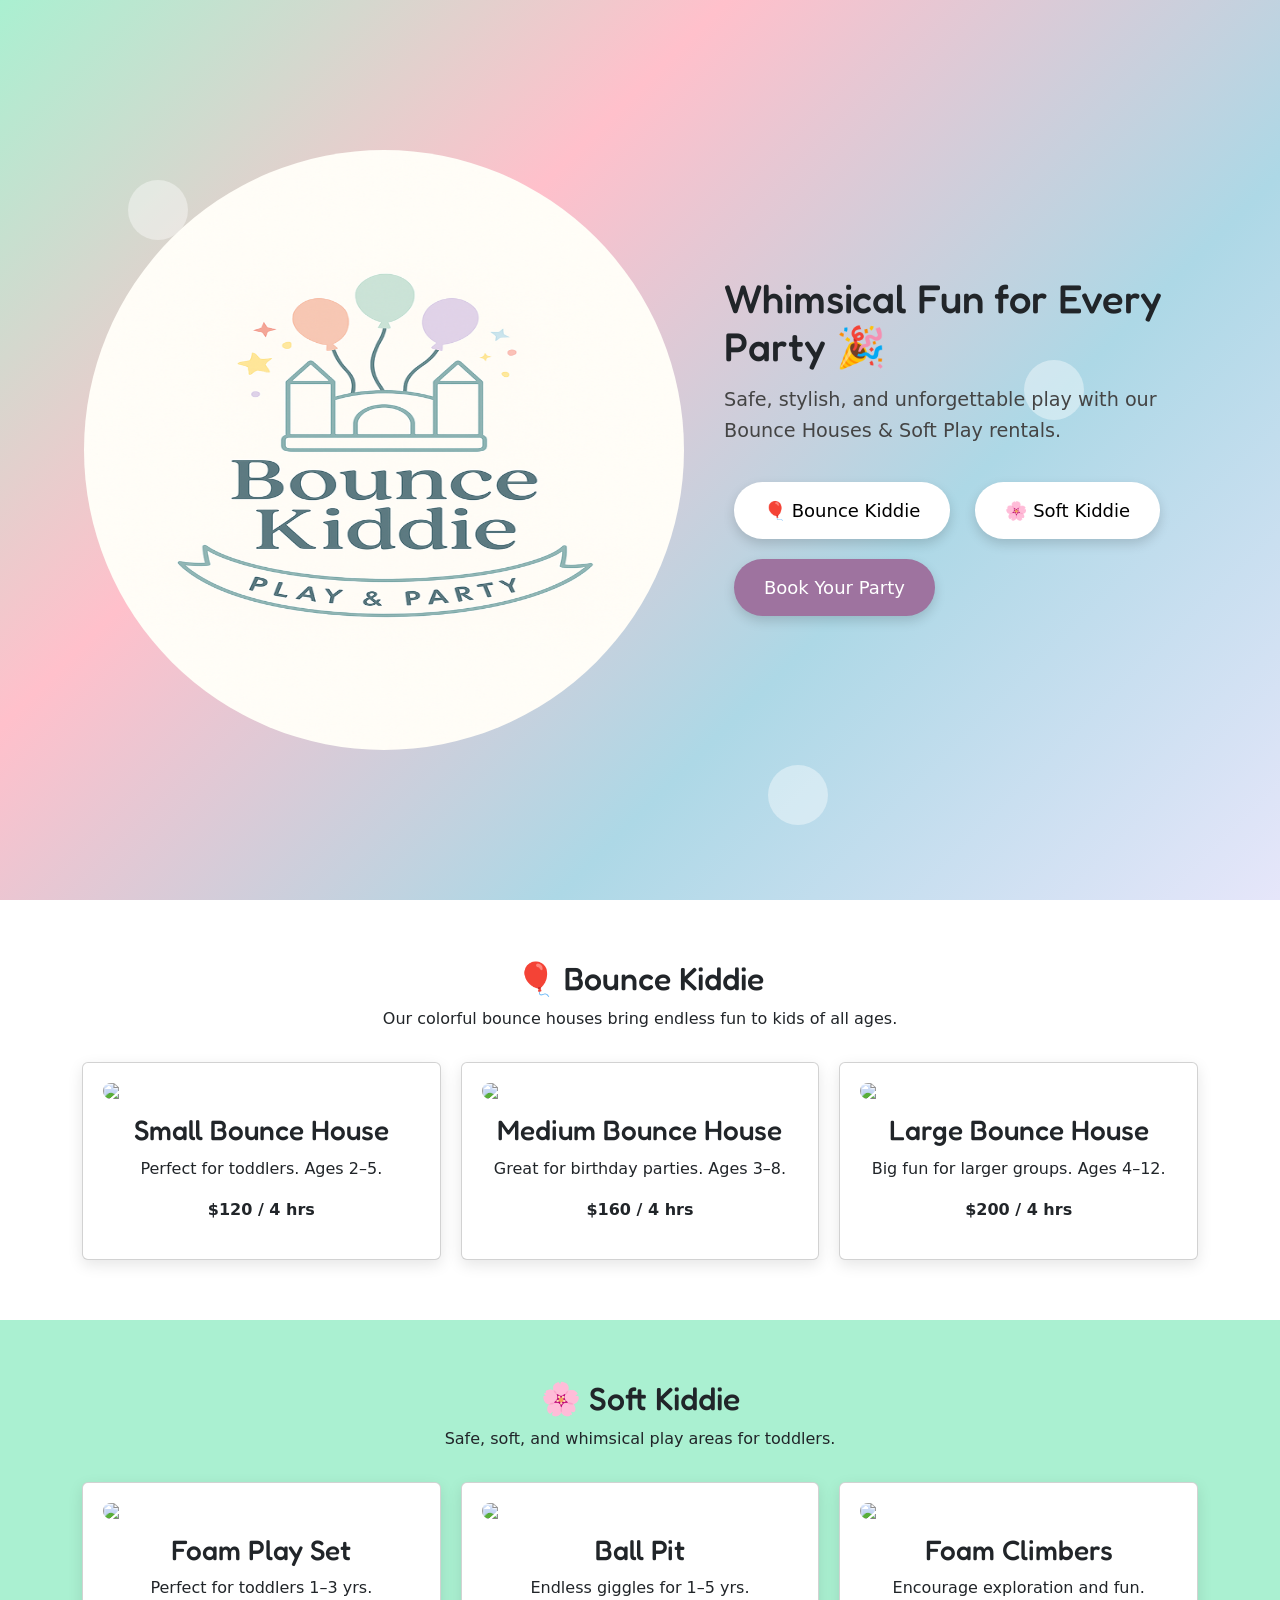
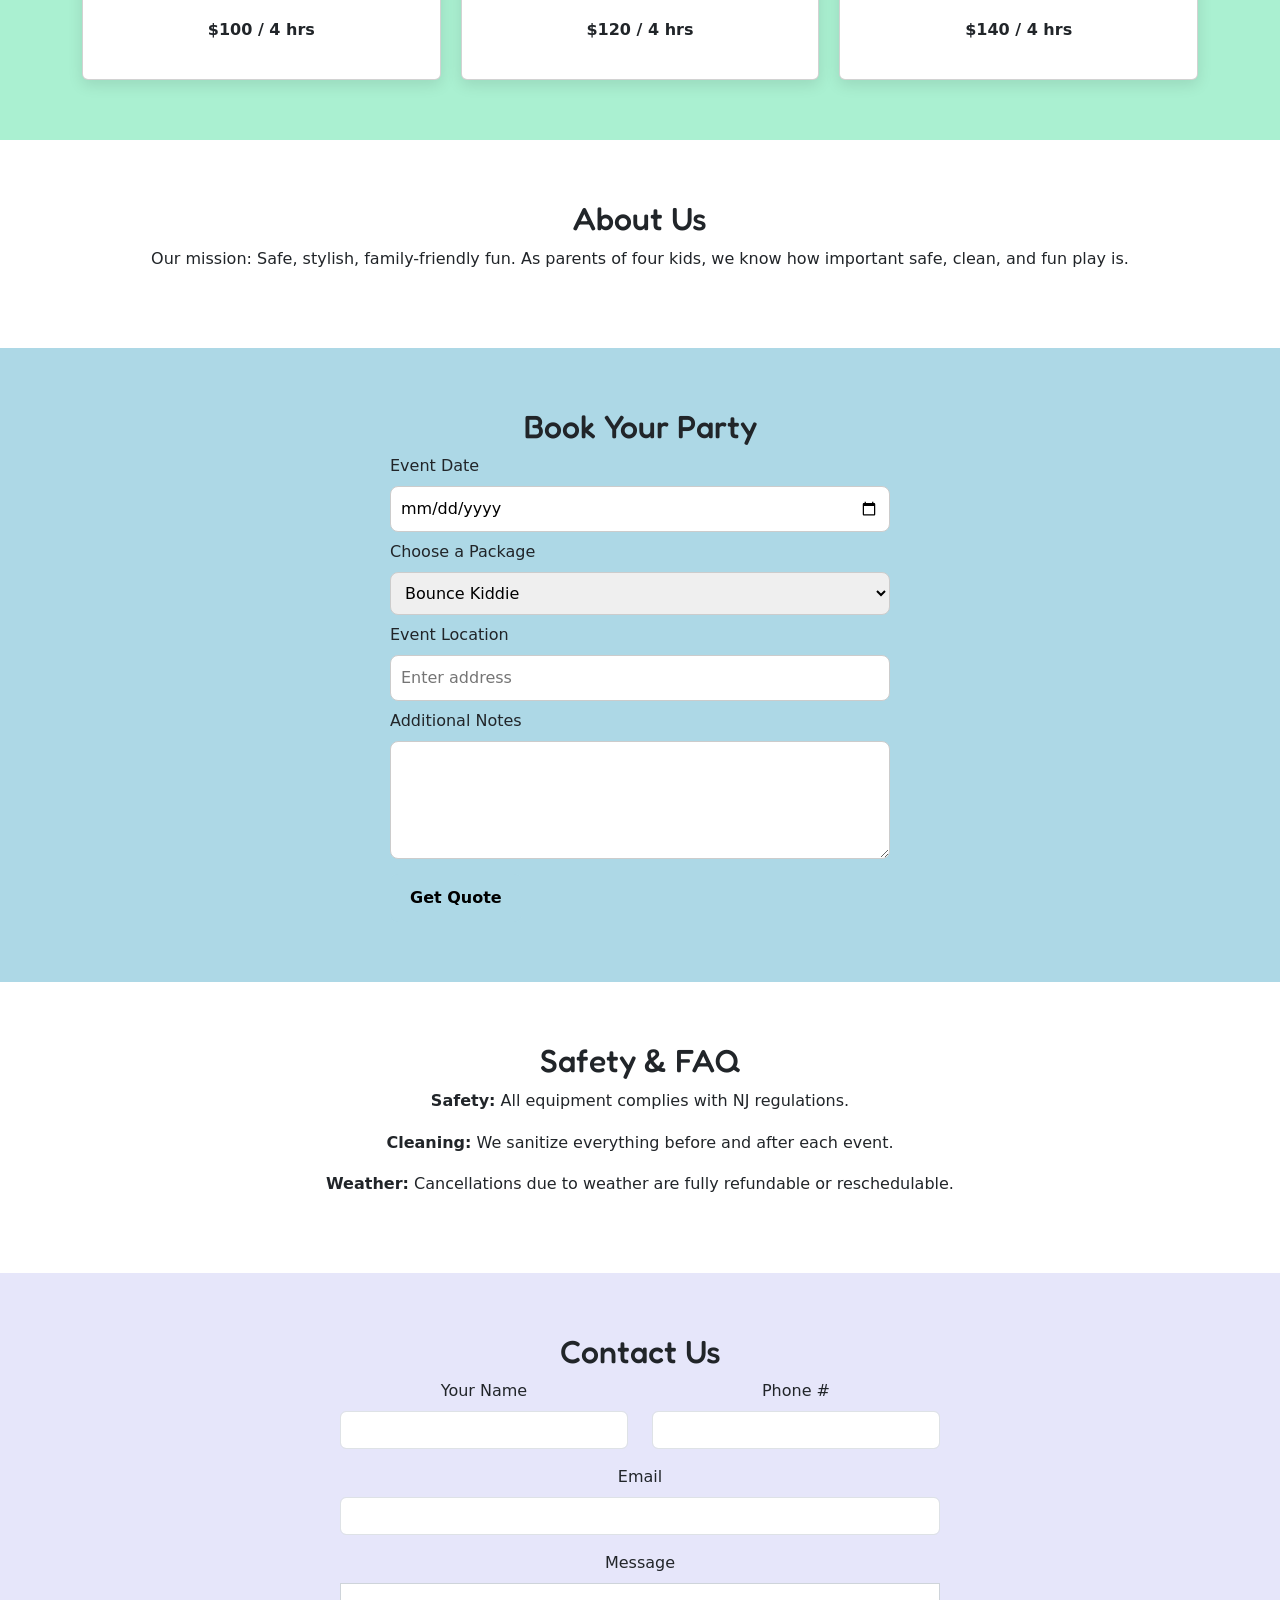
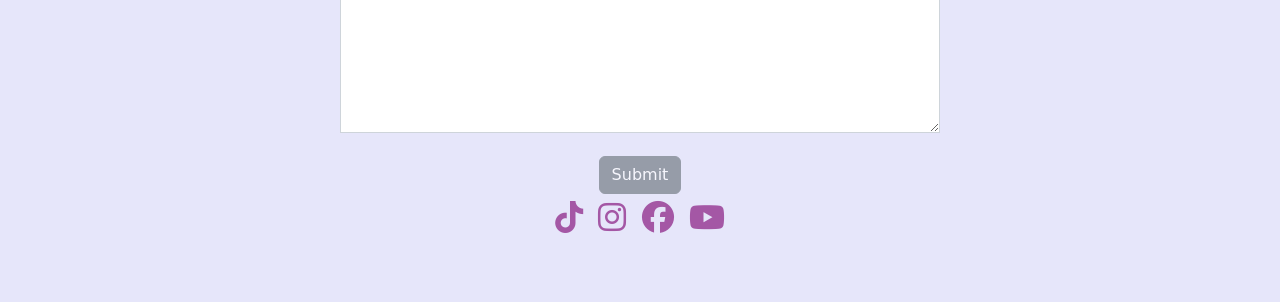
==== public/index.html @ a5b40cc1 "demo 1" ====
<!DOCTYPE html>
<html lang="en">
<head>
  <meta charset="UTF-8" />
  <meta name="viewport" content="width=device-width, initial-scale=1.0"/>
  <title>Bounce Kiddie – Play & Party</title>
  <style>
    body {
      margin: 0;
      font-family: "Poppins", sans-serif;
      background: #fffdf9;
      color: #333;
    }
    h1, h2, h3 {
      font-family: "Fredoka One", cursive;
      margin-bottom: 0.5em;
    }
    p {
      line-height: 1.6;
    }
    section {
      padding: 60px 20px;
      text-align: center;
    }
    .container {
      max-width: 1200px;
      margin: 0 auto;
    }
    :root {
      --mint: #aaf0d1;
      --blush: #ffc0cb;
      --blue: #add8e6;
      --lavender: #e6e6fa;
      --cream: #fffdf9;
    }
    /* Hero */
    .hero {
      position: relative;
      background: linear-gradient(135deg, var(--mint), var(--blush), var(--blue), var(--lavender));
      height: 100vh;
      display: flex;
      align-items: center;
      justify-content: center;
    }
    .hero-content {
      display: flex;
      align-items: center;
      justify-content: space-between;
      width: 90%;
      max-width: 1500px;
      z-index: 2;
    }
    .hero-left, .hero-right {
      flex: 1;
      padding: 20px;
    }
    .hero-right h1 {
      font-size: 2.5rem;
      margin-bottom: 15px;
    }
    .hero-right p {
      font-size: 1.2rem;
      margin-bottom: 25px;
      color: #444;
    }
    .hero-overlay {
      position: absolute;
      inset: 0;
      overflow: hidden;
      z-index: 1;
    }
    .bubble {
      position: absolute;
      width: 60px;
      height: 60px;
      background: rgba(255,255,255,0.4);
      border-radius: 50%;
      animation: float 12s infinite linear;
    }
    @keyframes float {
      0%   { transform: translateY(0) scale(1);}
      50%  { transform: translateY(-60px) scale(1.2);}
      100% { transform: translateY(0) scale(1);}
    }
    .animated-logo {
      width: 600px;
      height: 600px;
      border-radius: 56%;
      animation: bob 4s ease-in-out infinite;
    }
    @keyframes bob {
      0%, 100% { transform: translateY(0);}
      50%      { transform: translateY(-12px);}
    }
    .hero-buttons button, .cta-btn {
      transition: transform 0.3s ease;
      background: white;
      border: none;
      border-radius: 50px;
      padding: 15px 30px;
      margin: 10px;
      font-size: 18px;
      cursor: pointer;
      box-shadow: 0 5px 12px rgba(0,0,0,0.15);
    }
    .cta-btn {
      background-color: rgb(158 115 159);
      color: white;
    }
    .hero-buttons button:hover, .cta-btn:hover {
      transform: scale(1.1) rotate(-2deg);
    }
    .cards {
      display: grid;
      grid-template-columns: repeat(auto-fit, minmax(250px, 1fr));
      gap: 20px;
      margin-top: 30px;
    }
    .card {
      background: #fff;
      border-radius: 20px;
      padding: 20px;
      box-shadow: 0 5px 15px rgba(0,0,0,0.1);
    }
    .card img {
      max-width: 100%;
      border-radius: 15px;
      margin-bottom: 15px;
    }
    .booking-form {
      max-width: 500px;
      margin: 0 auto;
      text-align: left;
    }
    .booking-form input, .booking-form select, .booking-form textarea {
      width: 100%;
      padding: 10px;
      margin: 8px 0;
      border-radius: 8px;
      border: 1px solid #ccc;
    }
    .booking-form button {
      background: var(--blue);
      border: none;
      padding: 12px 20px;
      border-radius: 8px;
      cursor: pointer;
      font-weight: bold;
    }
    .contact {
      background: var(--lavender);
    }
    .socialLink {
    font-size: 2rem;
    text-decoration: none;
    color: rgb(164 87 165);
    padding: 5px;
    }
    .socialLink:hover {
        color: rgb(232 159 233);
    }
    @media (max-width: 768px) {
      .hero {
        padding-top: 30rem;
        padding-bottom: 30rem;
      }
      .hero-content {
        flex-direction: column;
      }
      .animated-logo {
        width: 60vw;
        height: 60vw;
      }
    }
  </style>
  <link href="https://fonts.googleapis.com/css2?family=Fredoka+One&family=Poppins:wght@300;500&display=swap" rel="stylesheet">
  <link href="https://cdn.jsdelivr.net/npm/bootstrap@5.0.2/dist/css/bootstrap.min.css" rel="stylesheet" integrity="sha384-EVSTQN3/azprG1Anm3QDgpJLIm9Nao0Yz1ztcQTwFspd3yD65VohhpuuCOmLASjC" crossorigin="anonymous">
  <link rel="stylesheet" href="https://cdnjs.cloudflare.com/ajax/libs/font-awesome/6.5.2/css/all.min.css" integrity="sha512-SnH5WK+bZxgPHs44uWIX+LLJAJ9/2PkPKZ5QiAj6Ta86w+fsb2TkcmfRyVX3pBnMFcV7oQPJkl9QevSCWr3W6A==" crossorigin="anonymous" referrerpolicy="no-referrer" />
</head>
<body>

<header class="hero">
  <div class="hero-overlay">
    <div class="bubble" style="top:20%; left:10%; animation-delay:0s;"></div>
    <div class="bubble" style="top:40%; left:80%; animation-delay:2s;"></div>
    <div class="bubble" style="top:70%; left:25%; animation-delay:4s;"></div>
    <div class="bubble" style="top:85%; left:60%; animation-delay:6s;"></div>
  </div>
  <div class="hero-content">
    <div class="hero-left">
      <img src="./assets/bounceLogo.png" alt="Bounce Kiddie Logo" class="logo animated-logo">
    </div>
    <div class="hero-right">
      <h1>Whimsical Fun for Every Party 🎉</h1>
      <p>Safe, stylish, and unforgettable play with our Bounce Houses & Soft Play rentals.</p>
      <div class="hero-buttons">
        <button onclick="document.getElementById('bounce').scrollIntoView({behavior:'smooth'})">🎈 Bounce Kiddie</button>
        <button onclick="document.getElementById('soft').scrollIntoView({behavior:'smooth'})">🌸 Soft Kiddie</button>
      </div>
      <button class="cta-btn" onclick="document.getElementById('booking').scrollIntoView({behavior:'smooth'})">Book Your Party</button>
    </div>
  </div>
</header>

<section id="bounce">
  <div class="container">
    <h2>🎈 Bounce Kiddie</h2>
    <p>Our colorful bounce houses bring endless fun to kids of all ages.</p>
    <div class="cards">
      <div class="card"><img src="images/bounce1.jpg"><h3>Small Bounce House</h3><p>Perfect for toddlers. Ages 2–5.</p><p><strong>$120 / 4 hrs</strong></p></div>
      <div class="card"><img src="images/bounce2.jpg"><h3>Medium Bounce House</h3><p>Great for birthday parties. Ages 3–8.</p><p><strong>$160 / 4 hrs</strong></p></div>
      <div class="card"><img src="images/bounce3.jpg"><h3>Large Bounce House</h3><p>Big fun for larger groups. Ages 4–12.</p><p><strong>$200 / 4 hrs</strong></p></div>
    </div>
  </div>
</section>

<section id="soft" style="background: var(--mint);">
  <div class="container">
    <h2>🌸 Soft Kiddie</h2>
    <p>Safe, soft, and whimsical play areas for toddlers.</p>
    <div class="cards">
      <div class="card"><img src="images/soft1.jpg"><h3>Foam Play Set</h3><p>Perfect for toddlers 1–3 yrs.</p><p><strong>$100 / 4 hrs</strong></p></div>
      <div class="card"><img src="images/soft2.jpg"><h3>Ball Pit</h3><p>Endless giggles for 1–5 yrs.</p><p><strong>$120 / 4 hrs</strong></p></div>
      <div class="card"><img src="images/soft3.jpg"><h3>Foam Climbers</h3><p>Encourage exploration and fun.</p><p><strong>$140 / 4 hrs</strong></p></div>
    </div>
  </div>
</section>

<section id="about">
  <div class="container">
    <h2>About Us</h2>
    <p>Our mission: Safe, stylish, family-friendly fun. As parents of four kids, we know how important safe, clean, and fun play is.</p>
  </div>
</section>

<section id="booking" style="background: var(--blue);">
  <div class="container">
    <h2>Book Your Party</h2>
    <form class="booking-form">
      <label for="date">Event Date</label>
      <input type="date" id="date" required>
      <label for="package">Choose a Package</label>
      <select id="package"><option>Bounce Kiddie</option><option>Soft Kiddie</option><option>Combo</option></select>
      <label for="location">Event Location</label>
      <input type="text" id="location" placeholder="Enter address" required>
      <label for="notes">Additional Notes</label>
      <textarea id="notes" rows="4"></textarea>
      <button type="submit">Get Quote</button>
    </form>
  </div>
</section>

<section id="safety">
  <div class="container">
    <h2>Safety & FAQ</h2>
    <p><strong>Safety:</strong> All equipment complies with NJ regulations.</p>
    <p><strong>Cleaning:</strong> We sanitize everything before and after each event.</p>
    <p><strong>Weather:</strong> Cancellations due to weather are fully refundable or reschedulable.</p>
  </div>
</section>

<section id="contact" class="contact">
  <div class="container">
    <h2>Contact Us</h2>
    <form target="_blank" action="" method="POST" style="width: 90%; max-width: 600px; margin: 0 auto;">
            <div class="mb-3 row">
              <div class="col-6">
                <label for="name" class="form-label">Your Name</label>
                <input type="name" name="name" class="form-control" id="name" required="">
              </div>
              <div class="col-6">
                <label for="phone" class="form-label">Phone #</label>
                <input type="phone" name="phone" class="form-control" id="phone" required="">
              </div>
            </div>
            <div class="mb-3">
              <label for="email" class="form-label">Email</label>
              <input type="email" name="email" class="form-control" id="email" required="">
            </div>
            <div class="mb-3">
              <label for="message" class="form-label">Message</label>
              <textarea name="message" id="message" style="height: 150px; width: 100%; border: 1px solid #ced4da;"></textarea>
            </div>
            <button type="submit" class="btn btn-secondary" disabled>Submit</button>
          </form>
    <div id="socials">
      <a class="socialLink" target="_blank" href="https://www.tiktok.com/@crys_nita?_t=8sbJp1UK8i2&_r=1"><i class="fa-brands fa-tiktok"></i></a>
      <a class="socialLink" target="_blank" href="https://www.instagram.com/crys_nita/profilecard/?igsh=bzVvODRoenkxbXJ6"><i class="fa-brands fa-instagram"></i></a>
      <a class="socialLink" target="_blank" href="https://www.facebook.com/profile.php?id=61564444511292&rdid=WOYgvssO0mk40Hxn&share_url=https%3A%2F%2Fwww.facebook.com%2Fshare%2F1F64NBEyJk%2F#"><i class="fa-brands fa-facebook"></i></a>
      <a class="socialLink" target="_blank" href="https://youtube.com/@crysnita1?si=FumDA4QWSC9TqDx9"><i class="fa-brands fa-youtube"></i></a>
    </div>
  </div>
</section>

</body>
</html>
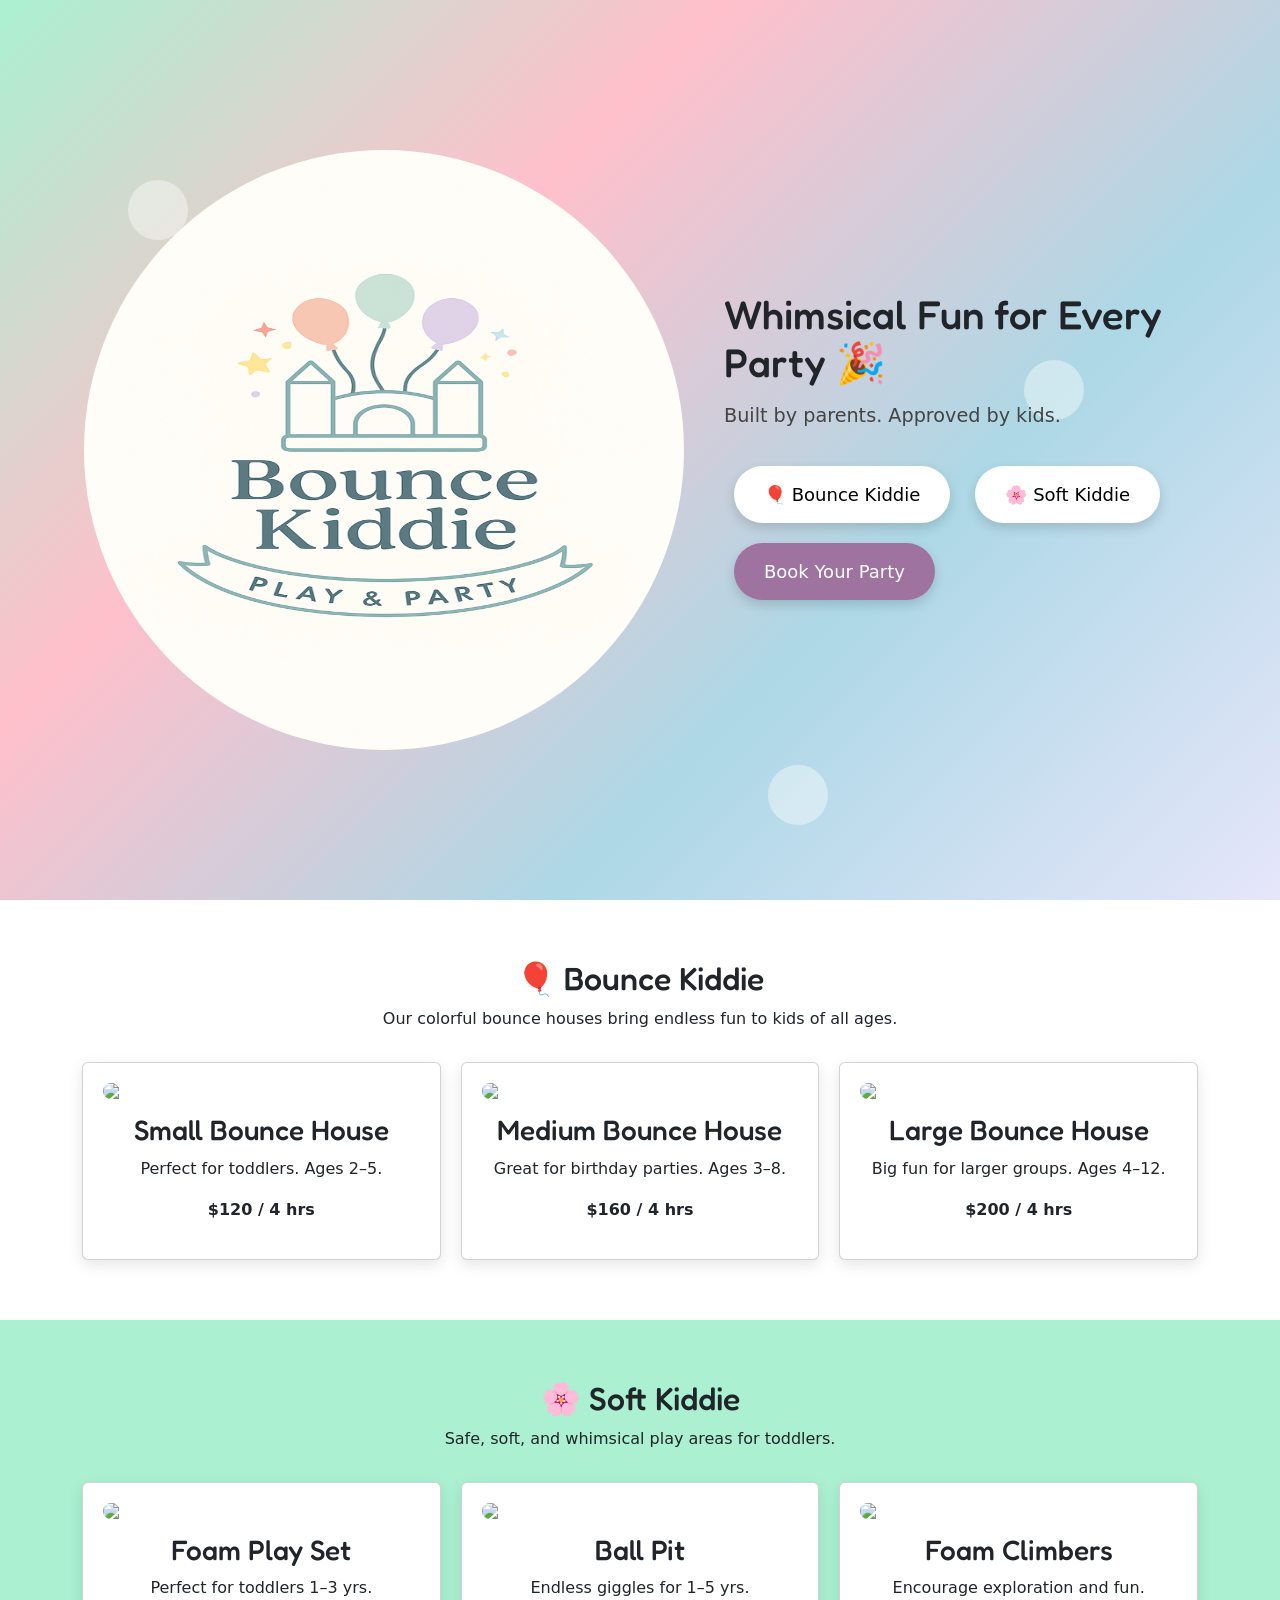
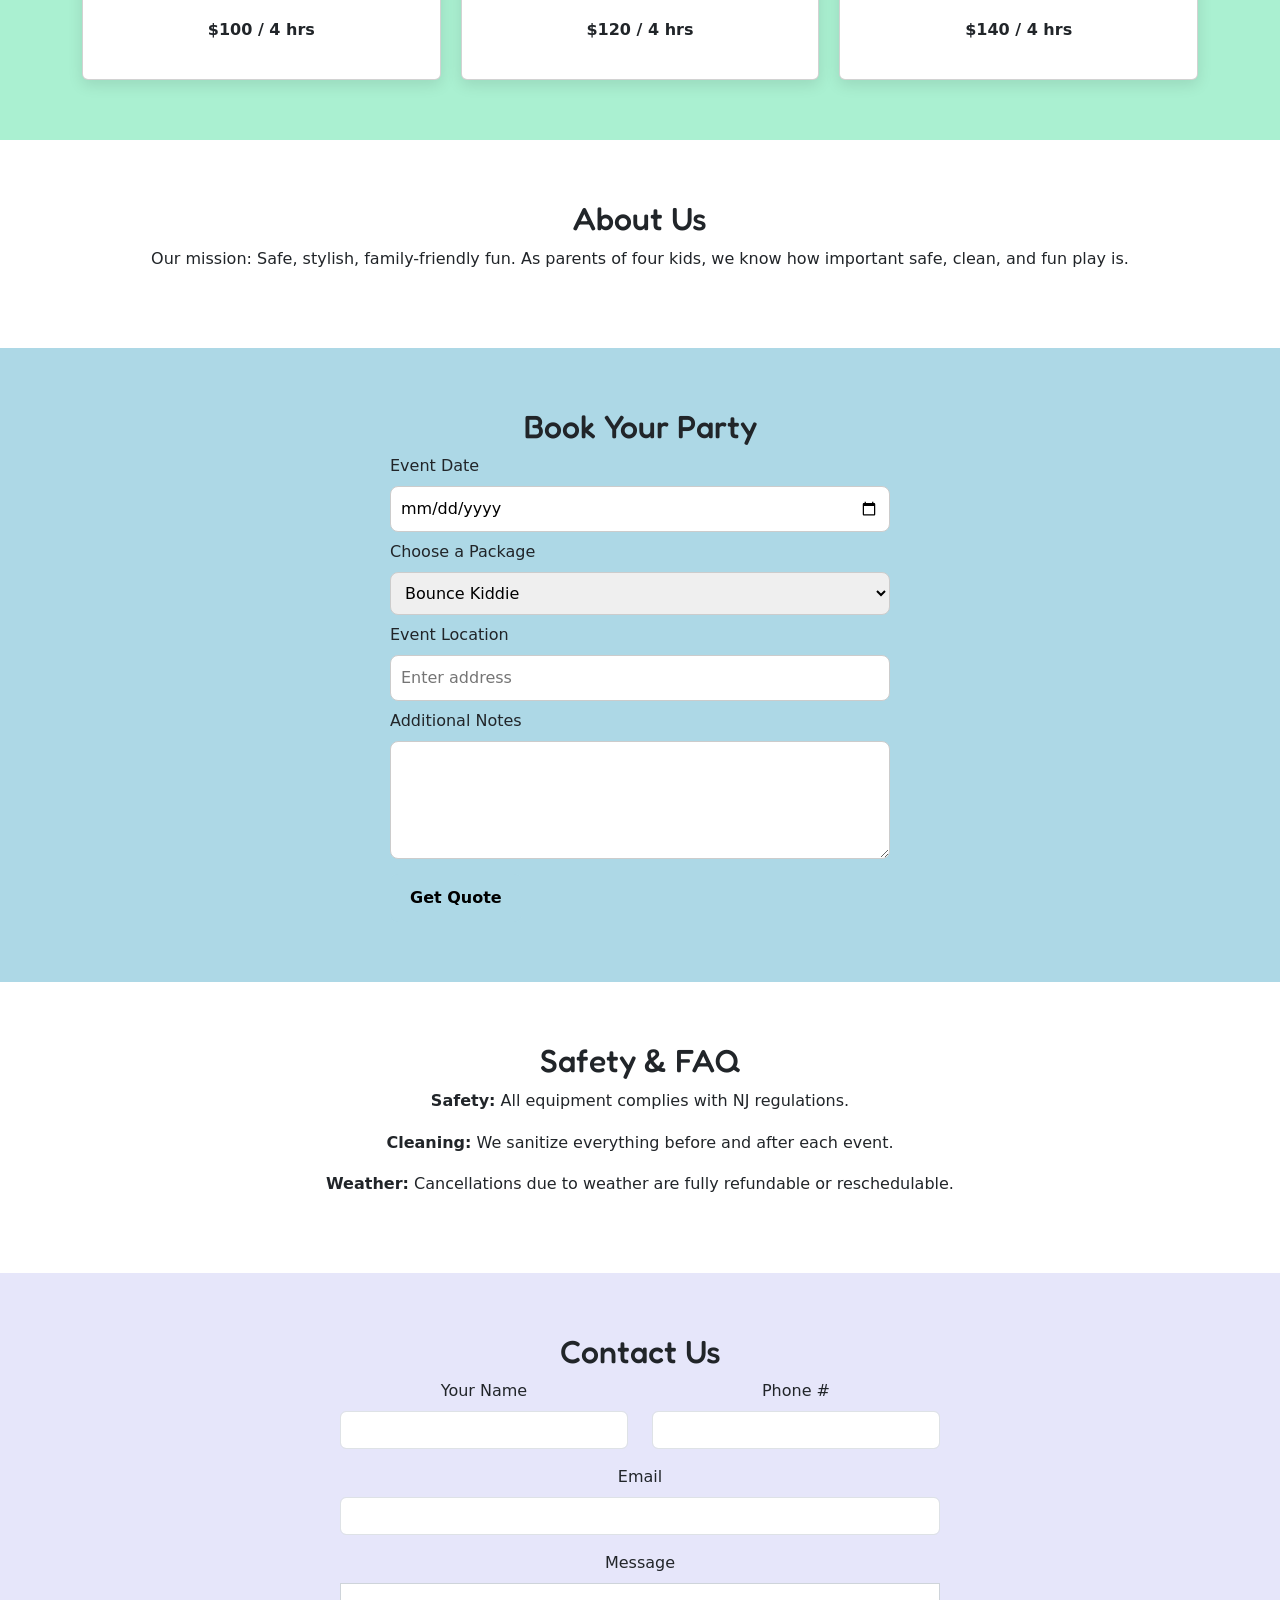
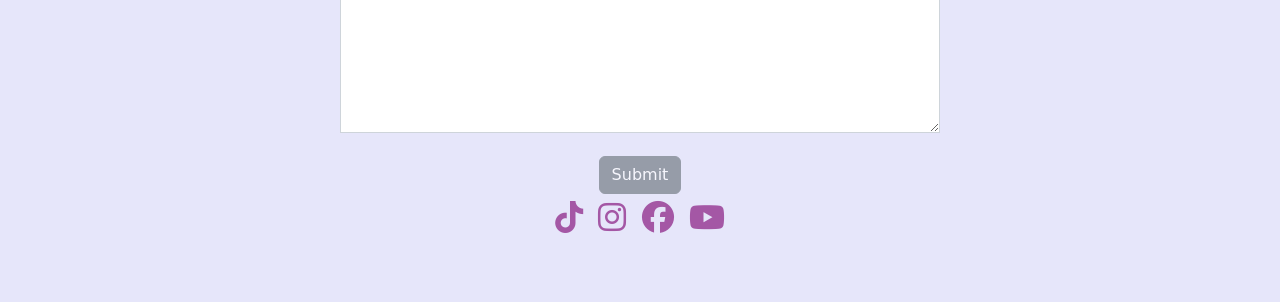
==== commit fc367174: "update hero text" ====
--- a/public/index.html
+++ b/public/index.html
@@ -192,7 +192,7 @@
     </div>
     <div class="hero-right">
       <h1>Whimsical Fun for Every Party 🎉</h1>
-      <p>Safe, stylish, and unforgettable play with our Bounce Houses & Soft Play rentals.</p>
+      <p>Built by parents. Approved by kids.</p>
       <div class="hero-buttons">
         <button onclick="document.getElementById('bounce').scrollIntoView({behavior:'smooth'})">🎈 Bounce Kiddie</button>
         <button onclick="document.getElementById('soft').scrollIntoView({behavior:'smooth'})">🌸 Soft Kiddie</button>
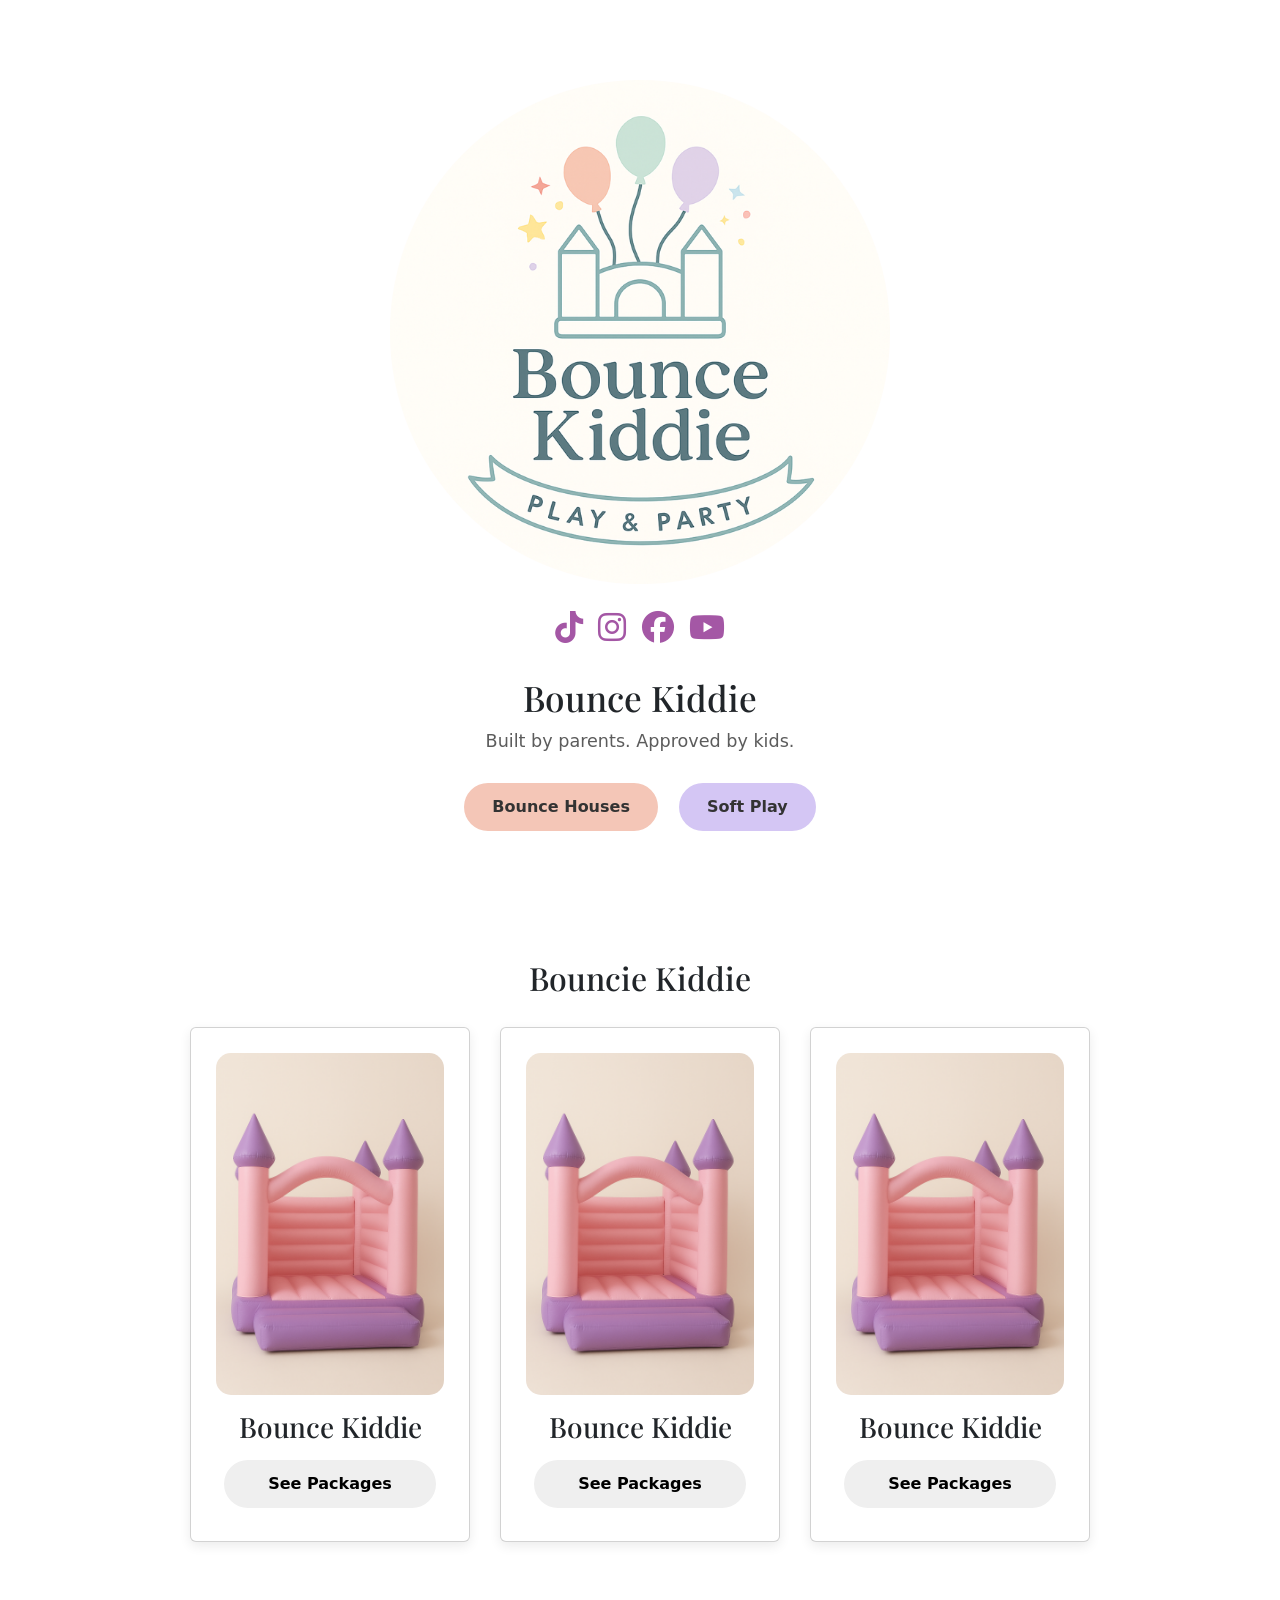
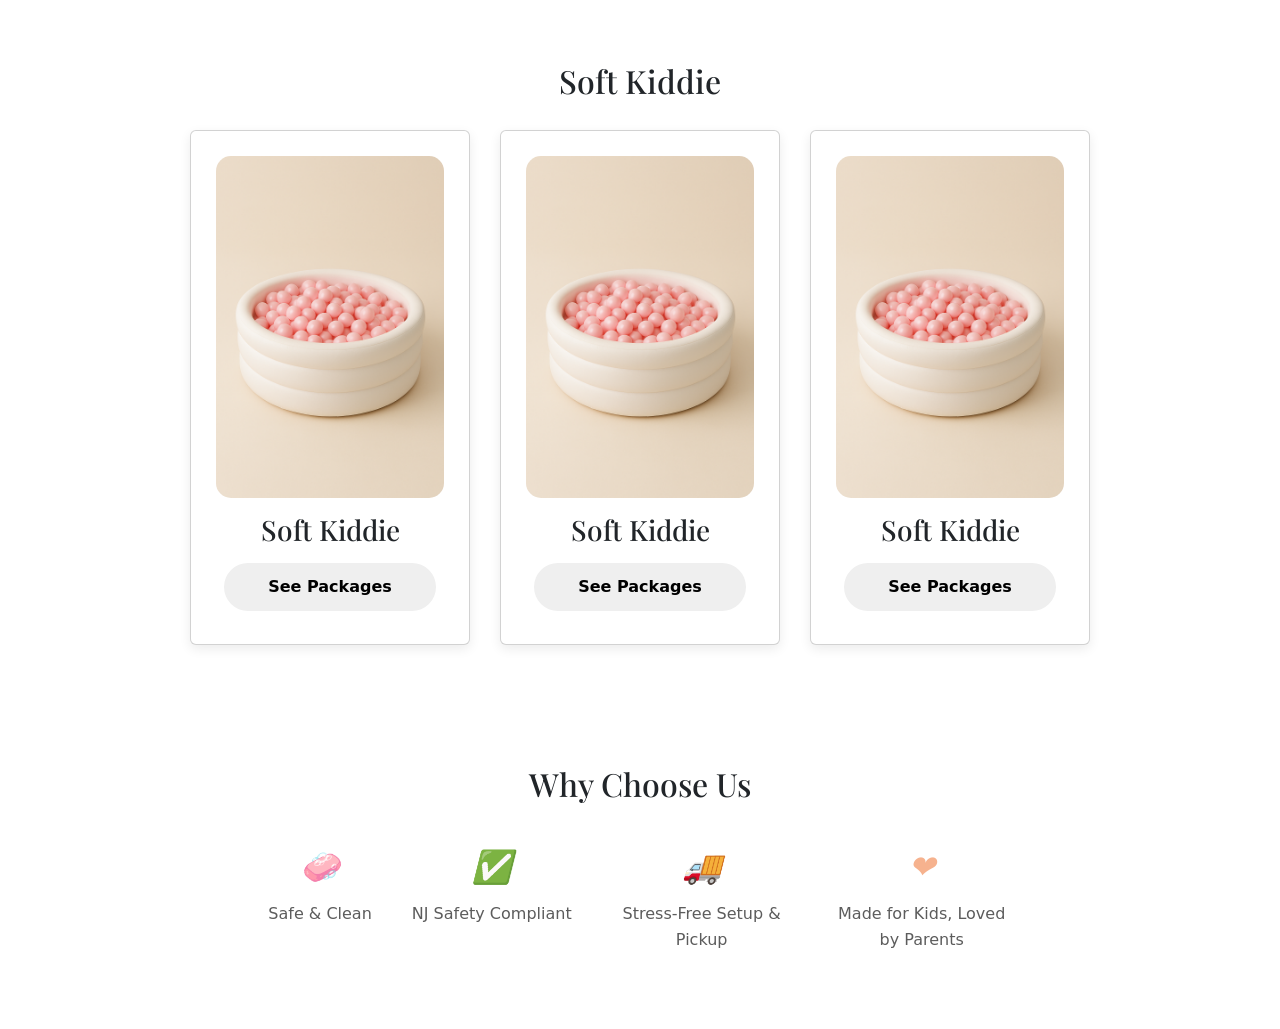
==== commit 4ba4a901: "sand pastel colors" ====
--- a/public/index.html
+++ b/public/index.html
@@ -1,296 +1,97 @@
 <!DOCTYPE html>
 <html lang="en">
 <head>
-  <meta charset="UTF-8" />
-  <meta name="viewport" content="width=device-width, initial-scale=1.0"/>
-  <title>Bounce Kiddie – Play & Party</title>
-  <style>
-    body {
-      margin: 0;
-      font-family: "Poppins", sans-serif;
-      background: #fffdf9;
-      color: #333;
-    }
-    h1, h2, h3 {
-      font-family: "Fredoka One", cursive;
-      margin-bottom: 0.5em;
-    }
-    p {
-      line-height: 1.6;
-    }
-    section {
-      padding: 60px 20px;
-      text-align: center;
-    }
-    .container {
-      max-width: 1200px;
-      margin: 0 auto;
-    }
-    :root {
-      --mint: #aaf0d1;
-      --blush: #ffc0cb;
-      --blue: #add8e6;
-      --lavender: #e6e6fa;
-      --cream: #fffdf9;
-    }
-    /* Hero */
-    .hero {
-      position: relative;
-      background: linear-gradient(135deg, var(--mint), var(--blush), var(--blue), var(--lavender));
-      height: 100vh;
-      display: flex;
-      align-items: center;
-      justify-content: center;
-    }
-    .hero-content {
-      display: flex;
-      align-items: center;
-      justify-content: space-between;
-      width: 90%;
-      max-width: 1500px;
-      z-index: 2;
-    }
-    .hero-left, .hero-right {
-      flex: 1;
-      padding: 20px;
-    }
-    .hero-right h1 {
-      font-size: 2.5rem;
-      margin-bottom: 15px;
-    }
-    .hero-right p {
-      font-size: 1.2rem;
-      margin-bottom: 25px;
-      color: #444;
-    }
-    .hero-overlay {
-      position: absolute;
-      inset: 0;
-      overflow: hidden;
-      z-index: 1;
-    }
-    .bubble {
-      position: absolute;
-      width: 60px;
-      height: 60px;
-      background: rgba(255,255,255,0.4);
-      border-radius: 50%;
-      animation: float 12s infinite linear;
-    }
-    @keyframes float {
-      0%   { transform: translateY(0) scale(1);}
-      50%  { transform: translateY(-60px) scale(1.2);}
-      100% { transform: translateY(0) scale(1);}
-    }
-    .animated-logo {
-      width: 600px;
-      height: 600px;
-      border-radius: 56%;
-      animation: bob 4s ease-in-out infinite;
-    }
-    @keyframes bob {
-      0%, 100% { transform: translateY(0);}
-      50%      { transform: translateY(-12px);}
-    }
-    .hero-buttons button, .cta-btn {
-      transition: transform 0.3s ease;
-      background: white;
-      border: none;
-      border-radius: 50px;
-      padding: 15px 30px;
-      margin: 10px;
-      font-size: 18px;
-      cursor: pointer;
-      box-shadow: 0 5px 12px rgba(0,0,0,0.15);
-    }
-    .cta-btn {
-      background-color: rgb(158 115 159);
-      color: white;
-    }
-    .hero-buttons button:hover, .cta-btn:hover {
-      transform: scale(1.1) rotate(-2deg);
-    }
-    .cards {
-      display: grid;
-      grid-template-columns: repeat(auto-fit, minmax(250px, 1fr));
-      gap: 20px;
-      margin-top: 30px;
-    }
-    .card {
-      background: #fff;
-      border-radius: 20px;
-      padding: 20px;
-      box-shadow: 0 5px 15px rgba(0,0,0,0.1);
-    }
-    .card img {
-      max-width: 100%;
-      border-radius: 15px;
-      margin-bottom: 15px;
-    }
-    .booking-form {
-      max-width: 500px;
-      margin: 0 auto;
-      text-align: left;
-    }
-    .booking-form input, .booking-form select, .booking-form textarea {
-      width: 100%;
-      padding: 10px;
-      margin: 8px 0;
-      border-radius: 8px;
-      border: 1px solid #ccc;
-    }
-    .booking-form button {
-      background: var(--blue);
-      border: none;
-      padding: 12px 20px;
-      border-radius: 8px;
-      cursor: pointer;
-      font-weight: bold;
-    }
-    .contact {
-      background: var(--lavender);
-    }
-    .socialLink {
-    font-size: 2rem;
-    text-decoration: none;
-    color: rgb(164 87 165);
-    padding: 5px;
-    }
-    .socialLink:hover {
-        color: rgb(232 159 233);
-    }
-    @media (max-width: 768px) {
-      .hero {
-        padding-top: 30rem;
-        padding-bottom: 30rem;
-      }
-      .hero-content {
-        flex-direction: column;
-      }
-      .animated-logo {
-        width: 60vw;
-        height: 60vw;
-      }
-    }
-  </style>
+  <meta charset="UTF-8">
+  <meta name="viewport" content="width=device-width, initial-scale=1.0">
+  <title>Bounce Kiddie - Play & Party Rentals</title>
+  <link href="https://fonts.googleapis.com/css2?family=Nunito+Sans:wght@400;600&family=Playfair+Display:wght@600&display=swap" rel="stylesheet">
+  <link rel="stylesheet" href="style.css">
   <link href="https://fonts.googleapis.com/css2?family=Fredoka+One&family=Poppins:wght@300;500&display=swap" rel="stylesheet">
   <link href="https://cdn.jsdelivr.net/npm/bootstrap@5.0.2/dist/css/bootstrap.min.css" rel="stylesheet" integrity="sha384-EVSTQN3/azprG1Anm3QDgpJLIm9Nao0Yz1ztcQTwFspd3yD65VohhpuuCOmLASjC" crossorigin="anonymous">
   <link rel="stylesheet" href="https://cdnjs.cloudflare.com/ajax/libs/font-awesome/6.5.2/css/all.min.css" integrity="sha512-SnH5WK+bZxgPHs44uWIX+LLJAJ9/2PkPKZ5QiAj6Ta86w+fsb2TkcmfRyVX3pBnMFcV7oQPJkl9QevSCWr3W6A==" crossorigin="anonymous" referrerpolicy="no-referrer" />
+
 </head>
 <body>
+  <!-- Hero Section -->
+  <header class="hero">
+    <img src="./assets/bounceLogo.png" alt="Bounce Kiddie Logo" class="logo">
+    <div id="socials">
+      <a class="socialLink" target="_blank" href="#"><i class="fa-brands fa-tiktok"></i></a>
+      <a class="socialLink" target="_blank" href="#"><i class="fa-brands fa-instagram"></i></a>
+      <a class="socialLink" target="_blank" href="#"><i class="fa-brands fa-facebook"></i></a>
+      <a class="socialLink" target="_blank" href="#"><i class="fa-brands fa-youtube"></i></a>
+    </div>
+    <h1>Bounce Kiddie</h1>
+    <p>Built by parents. Approved by kids.</p>
+    <div class="hero-buttons">
+      <button>Bounce Houses</button>
+      <button>Soft Play</button>
+    </div>
+  </header>
 
-<header class="hero">
-  <div class="hero-overlay">
-    <div class="bubble" style="top:20%; left:10%; animation-delay:0s;"></div>
-    <div class="bubble" style="top:40%; left:80%; animation-delay:2s;"></div>
-    <div class="bubble" style="top:70%; left:25%; animation-delay:4s;"></div>
-    <div class="bubble" style="top:85%; left:60%; animation-delay:6s;"></div>
-  </div>
-  <div class="hero-content">
-    <div class="hero-left">
-      <img src="./assets/bounceLogo.png" alt="Bounce Kiddie Logo" class="logo animated-logo">
+  <!-- Rentals Section -->
+  <section id="bouncie">
+    <h2>Bouncie Kiddie</h2>
+    <div class="cards">
+      <div class="card">
+        <img src="./assets/pinkBounceHouse.png" alt="Bounce House">
+        <h3>Bounce Kiddie</h3>
+        <button>See Packages</button>
+      </div>
+      <div class="card">
+        <img src="./assets/pinkBounceHouse.png" alt="Bounce House">
+        <h3>Bounce Kiddie</h3>
+        <button>See Packages</button>
+      </div>
+      <div class="card">
+        <img src="./assets/pinkBounceHouse.png" alt="Bounce House">
+        <h3>Bounce Kiddie</h3>
+        <button>See Packages</button>
+      </div>
     </div>
-    <div class="hero-right">
-      <h1>Whimsical Fun for Every Party 🎉</h1>
-      <p>Built by parents. Approved by kids.</p>
-      <div class="hero-buttons">
-        <button onclick="document.getElementById('bounce').scrollIntoView({behavior:'smooth'})">🎈 Bounce Kiddie</button>
-        <button onclick="document.getElementById('soft').scrollIntoView({behavior:'smooth'})">🌸 Soft Kiddie</button>
+  </section>
+  <section id="soft">
+    <h2>Soft Kiddie</h2>
+    <div class="cards">
+      <div class="card">
+        <img src="./assets/pinkBallPit.png" alt="Soft Play">
+        <h3>Soft Kiddie</h3>
+        <button>See Packages</button>
       </div>
-      <button class="cta-btn" onclick="document.getElementById('booking').scrollIntoView({behavior:'smooth'})">Book Your Party</button>
+      <div class="card">
+        <img src="./assets/pinkBallPit.png" alt="Soft Play">
+        <h3>Soft Kiddie</h3>
+        <button>See Packages</button>
+      </div>
+      <div class="card">
+        <img src="./assets/pinkBallPit.png" alt="Soft Play">
+        <h3>Soft Kiddie</h3>
+        <button>See Packages</button>
+      </div>
     </div>
-  </div>
-</header>
+  </section>
 
-<section id="bounce">
-  <div class="container">
-    <h2>🎈 Bounce Kiddie</h2>
-    <p>Our colorful bounce houses bring endless fun to kids of all ages.</p>
-    <div class="cards">
-      <div class="card"><img src="images/bounce1.jpg"><h3>Small Bounce House</h3><p>Perfect for toddlers. Ages 2–5.</p><p><strong>$120 / 4 hrs</strong></p></div>
-      <div class="card"><img src="images/bounce2.jpg"><h3>Medium Bounce House</h3><p>Great for birthday parties. Ages 3–8.</p><p><strong>$160 / 4 hrs</strong></p></div>
-      <div class="card"><img src="images/bounce3.jpg"><h3>Large Bounce House</h3><p>Big fun for larger groups. Ages 4–12.</p><p><strong>$200 / 4 hrs</strong></p></div>
+  <!-- Why Choose Us -->
+  <section id="why">
+    <h2>Why Choose Us</h2>
+    <div class="features">
+      <div class="feature">
+        <i>🧼</i>
+        <p>Safe & Clean</p>
+      </div>
+      <div class="feature">
+        <i>✅</i>
+        <p>NJ Safety Compliant</p>
+      </div>
+      <div class="feature">
+        <i>🚚</i>
+        <p>Stress-Free Setup & Pickup</p>
+      </div>
+      <div class="feature">
+        <i>❤️</i>
+        <p>Made for Kids, Loved by Parents</p>
+      </div>
     </div>
-  </div>
-</section>
-
-<section id="soft" style="background: var(--mint);">
-  <div class="container">
-    <h2>🌸 Soft Kiddie</h2>
-    <p>Safe, soft, and whimsical play areas for toddlers.</p>
-    <div class="cards">
-      <div class="card"><img src="images/soft1.jpg"><h3>Foam Play Set</h3><p>Perfect for toddlers 1–3 yrs.</p><p><strong>$100 / 4 hrs</strong></p></div>
-      <div class="card"><img src="images/soft2.jpg"><h3>Ball Pit</h3><p>Endless giggles for 1–5 yrs.</p><p><strong>$120 / 4 hrs</strong></p></div>
-      <div class="card"><img src="images/soft3.jpg"><h3>Foam Climbers</h3><p>Encourage exploration and fun.</p><p><strong>$140 / 4 hrs</strong></p></div>
-    </div>
-  </div>
-</section>
-
-<section id="about">
-  <div class="container">
-    <h2>About Us</h2>
-    <p>Our mission: Safe, stylish, family-friendly fun. As parents of four kids, we know how important safe, clean, and fun play is.</p>
-  </div>
-</section>
-
-<section id="booking" style="background: var(--blue);">
-  <div class="container">
-    <h2>Book Your Party</h2>
-    <form class="booking-form">
-      <label for="date">Event Date</label>
-      <input type="date" id="date" required>
-      <label for="package">Choose a Package</label>
-      <select id="package"><option>Bounce Kiddie</option><option>Soft Kiddie</option><option>Combo</option></select>
-      <label for="location">Event Location</label>
-      <input type="text" id="location" placeholder="Enter address" required>
-      <label for="notes">Additional Notes</label>
-      <textarea id="notes" rows="4"></textarea>
-      <button type="submit">Get Quote</button>
-    </form>
-  </div>
-</section>
-
-<section id="safety">
-  <div class="container">
-    <h2>Safety & FAQ</h2>
-    <p><strong>Safety:</strong> All equipment complies with NJ regulations.</p>
-    <p><strong>Cleaning:</strong> We sanitize everything before and after each event.</p>
-    <p><strong>Weather:</strong> Cancellations due to weather are fully refundable or reschedulable.</p>
-  </div>
-</section>
-
-<section id="contact" class="contact">
-  <div class="container">
-    <h2>Contact Us</h2>
-    <form target="_blank" action="" method="POST" style="width: 90%; max-width: 600px; margin: 0 auto;">
-            <div class="mb-3 row">
-              <div class="col-6">
-                <label for="name" class="form-label">Your Name</label>
-                <input type="name" name="name" class="form-control" id="name" required="">
-              </div>
-              <div class="col-6">
-                <label for="phone" class="form-label">Phone #</label>
-                <input type="phone" name="phone" class="form-control" id="phone" required="">
-              </div>
-            </div>
-            <div class="mb-3">
-              <label for="email" class="form-label">Email</label>
-              <input type="email" name="email" class="form-control" id="email" required="">
-            </div>
-            <div class="mb-3">
-              <label for="message" class="form-label">Message</label>
-              <textarea name="message" id="message" style="height: 150px; width: 100%; border: 1px solid #ced4da;"></textarea>
-            </div>
-            <button type="submit" class="btn btn-secondary" disabled>Submit</button>
-          </form>
-    <div id="socials">
-      <a class="socialLink" target="_blank" href="https://www.tiktok.com/@crys_nita?_t=8sbJp1UK8i2&_r=1"><i class="fa-brands fa-tiktok"></i></a>
-      <a class="socialLink" target="_blank" href="https://www.instagram.com/crys_nita/profilecard/?igsh=bzVvODRoenkxbXJ6"><i class="fa-brands fa-instagram"></i></a>
-      <a class="socialLink" target="_blank" href="https://www.facebook.com/profile.php?id=61564444511292&rdid=WOYgvssO0mk40Hxn&share_url=https%3A%2F%2Fwww.facebook.com%2Fshare%2F1F64NBEyJk%2F#"><i class="fa-brands fa-facebook"></i></a>
-      <a class="socialLink" target="_blank" href="https://youtube.com/@crysnita1?si=FumDA4QWSC9TqDx9"><i class="fa-brands fa-youtube"></i></a>
-    </div>
-  </div>
-</section>
-
+  </section>
 </body>
 </html>
--- a/public/style.css
+++ b/public/style.css
@@ -0,0 +1,127 @@
+/* Reset */
+body {
+  margin: 0;
+  font-family: 'Nunito Sans', sans-serif;
+  background-color: #fdf7f2; /* soft cream */
+  color: #4a4a4a;
+}
+
+/* Typography */
+h1, h2, h3 {
+  font-family: 'Playfair Display', serif;
+  color: #3d3d3d;
+  margin-bottom: 0.5em;
+}
+
+p {
+  color: #5c5c5c;
+  line-height: 1.6;
+}
+
+/* Buttons */
+.hero-buttons button, .card button {
+  border: none;
+  padding: 12px 28px;
+  margin: 8px;
+  border-radius: 25px;
+  font-size: 1rem;
+  cursor: pointer;
+  transition: all 0.3s ease;
+  font-weight: 600;
+}
+
+button:hover, .cta-btn:hover {
+  transform: scale(1.05);
+}
+
+button:nth-child(1) { background-color: #f4c6b7; color: #333; }
+button:nth-child(2) { background-color: #d4c6f4; color: #333; }
+.cta-btn { background-color: #f6b28e; color: #fff; }
+
+/* Hero Section */
+.hero {
+  text-align: center;
+  padding: 80px 20px 60px;
+}
+
+.hero img.logo {
+    width: 80vw;
+    max-width: 500px;
+    margin-bottom: 20px;
+    border-radius: 50%;
+}
+
+.hero h1 {
+  font-size: 2.2rem;
+}
+
+.hero p {
+  font-size: 1.1rem;
+  margin-bottom: 20px;
+}
+
+.socialLink {
+font-size: 2rem;
+text-decoration: none;
+color: rgb(164 87 165);
+padding: 5px;
+}
+#socials {
+  margin-bottom: 25px;
+}
+.socialLink:hover {
+    color: rgb(232 159 233);
+}
+
+/* Rentals Section */
+section {
+  padding: 60px 20px;
+  text-align: center;
+}
+
+.cards {
+  display: flex;
+  justify-content: center;
+  gap: 30px;
+  flex-wrap: wrap;
+  margin-top: 30px;
+}
+
+.card {
+  background: #fff;
+  border-radius: 20px;
+  box-shadow: 0 4px 12px rgba(0,0,0,0.08);
+  padding: 25px;
+  width: 280px;
+  transition: transform 0.3s ease;
+}
+
+.card:hover {
+  transform: translateY(-8px);
+}
+
+.card img {
+  max-width: 100%;
+  border-radius: 15px;
+  margin-bottom: 15px;
+}
+
+/* Why Choose Us Section */
+.features {
+  display: flex;
+  justify-content: center;
+  flex-wrap: wrap;
+  gap: 40px;
+  margin-top: 40px;
+}
+
+.feature {
+  max-width: 180px;
+}
+
+.feature i {
+  font-size: 2rem;
+  color: #f6b28e;
+  display: block;
+  margin-bottom: 10px;
+}
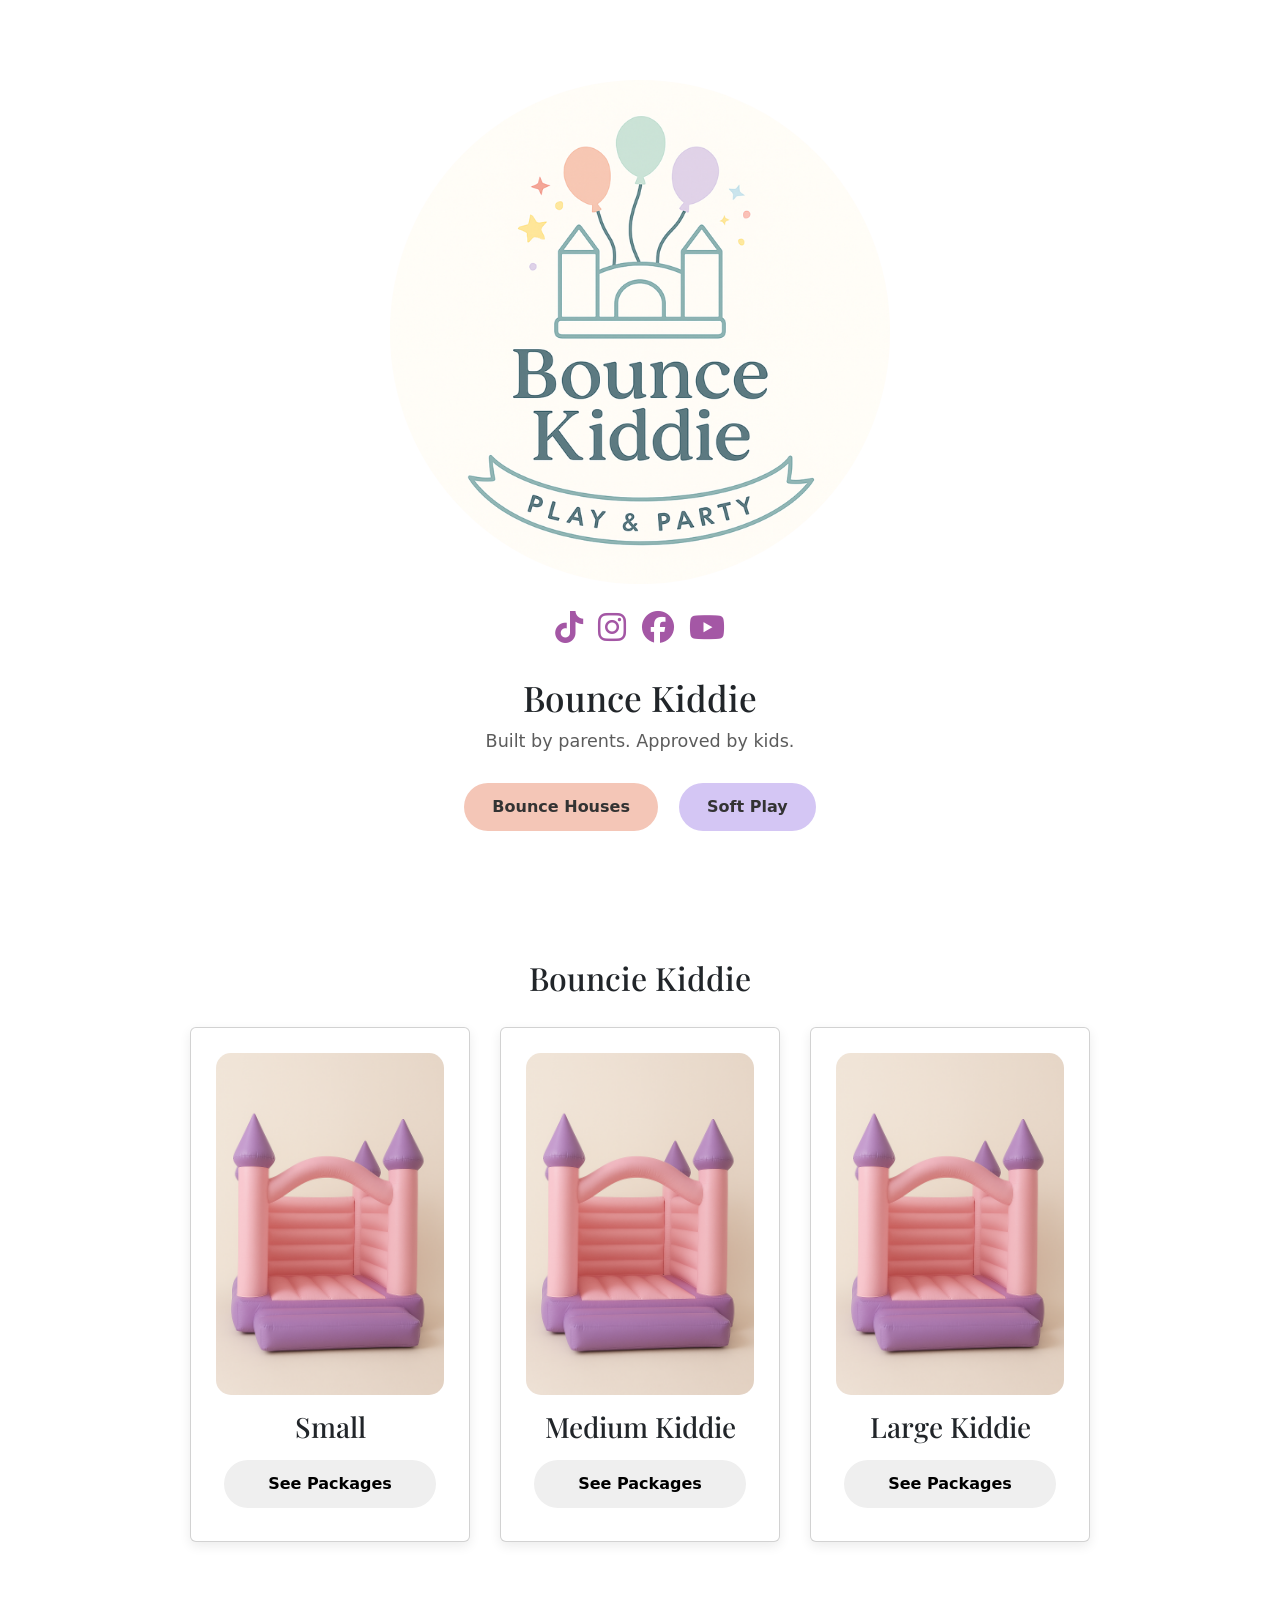
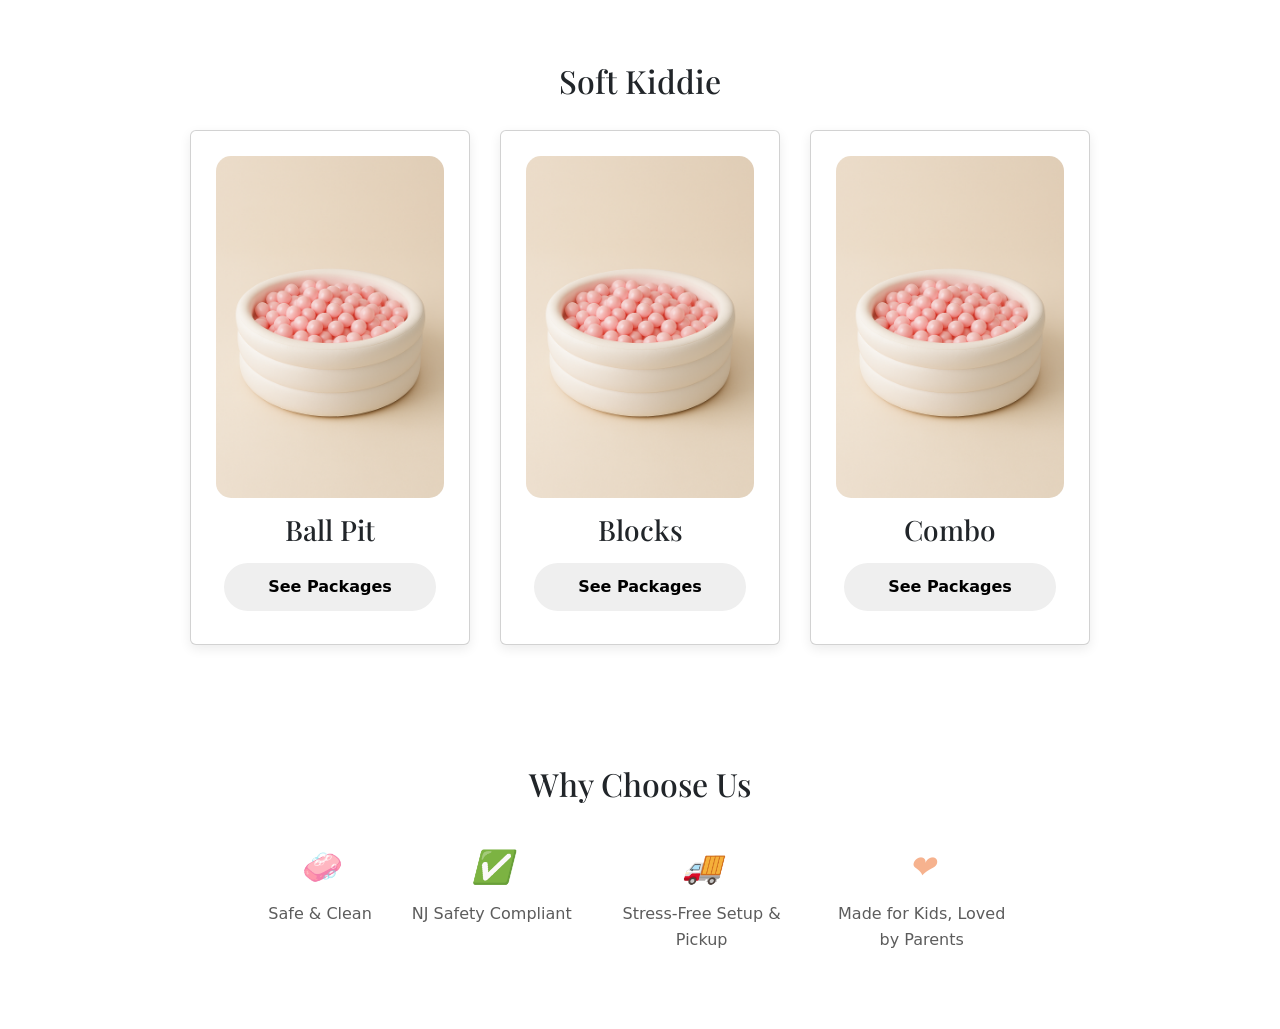
==== commit ae98075f: "update package selection" ====
--- a/public/index.html
+++ b/public/index.html
@@ -24,8 +24,8 @@
     <h1>Bounce Kiddie</h1>
     <p>Built by parents. Approved by kids.</p>
     <div class="hero-buttons">
-      <button>Bounce Houses</button>
-      <button>Soft Play</button>
+      <button onclick="document.getElementById('bouncie').scrollIntoView({behavior:'smooth'})">Bounce Houses</button>
+      <button onclick="document.getElementById('soft').scrollIntoView({behavior:'smooth'})">Soft Play</button>
     </div>
   </header>
 
@@ -35,17 +35,17 @@
     <div class="cards">
       <div class="card">
         <img src="./assets/pinkBounceHouse.png" alt="Bounce House">
-        <h3>Bounce Kiddie</h3>
+        <h3>Small</h3>
         <button>See Packages</button>
       </div>
       <div class="card">
         <img src="./assets/pinkBounceHouse.png" alt="Bounce House">
-        <h3>Bounce Kiddie</h3>
+        <h3>Medium Kiddie</h3>
         <button>See Packages</button>
       </div>
       <div class="card">
         <img src="./assets/pinkBounceHouse.png" alt="Bounce House">
-        <h3>Bounce Kiddie</h3>
+        <h3>Large Kiddie</h3>
         <button>See Packages</button>
       </div>
     </div>
@@ -55,17 +55,17 @@
     <div class="cards">
       <div class="card">
         <img src="./assets/pinkBallPit.png" alt="Soft Play">
-        <h3>Soft Kiddie</h3>
+        <h3>Ball Pit</h3>
         <button>See Packages</button>
       </div>
       <div class="card">
         <img src="./assets/pinkBallPit.png" alt="Soft Play">
-        <h3>Soft Kiddie</h3>
+        <h3>Blocks</h3>
         <button>See Packages</button>
       </div>
       <div class="card">
         <img src="./assets/pinkBallPit.png" alt="Soft Play">
-        <h3>Soft Kiddie</h3>
+        <h3>Combo</h3>
         <button>See Packages</button>
       </div>
     </div>
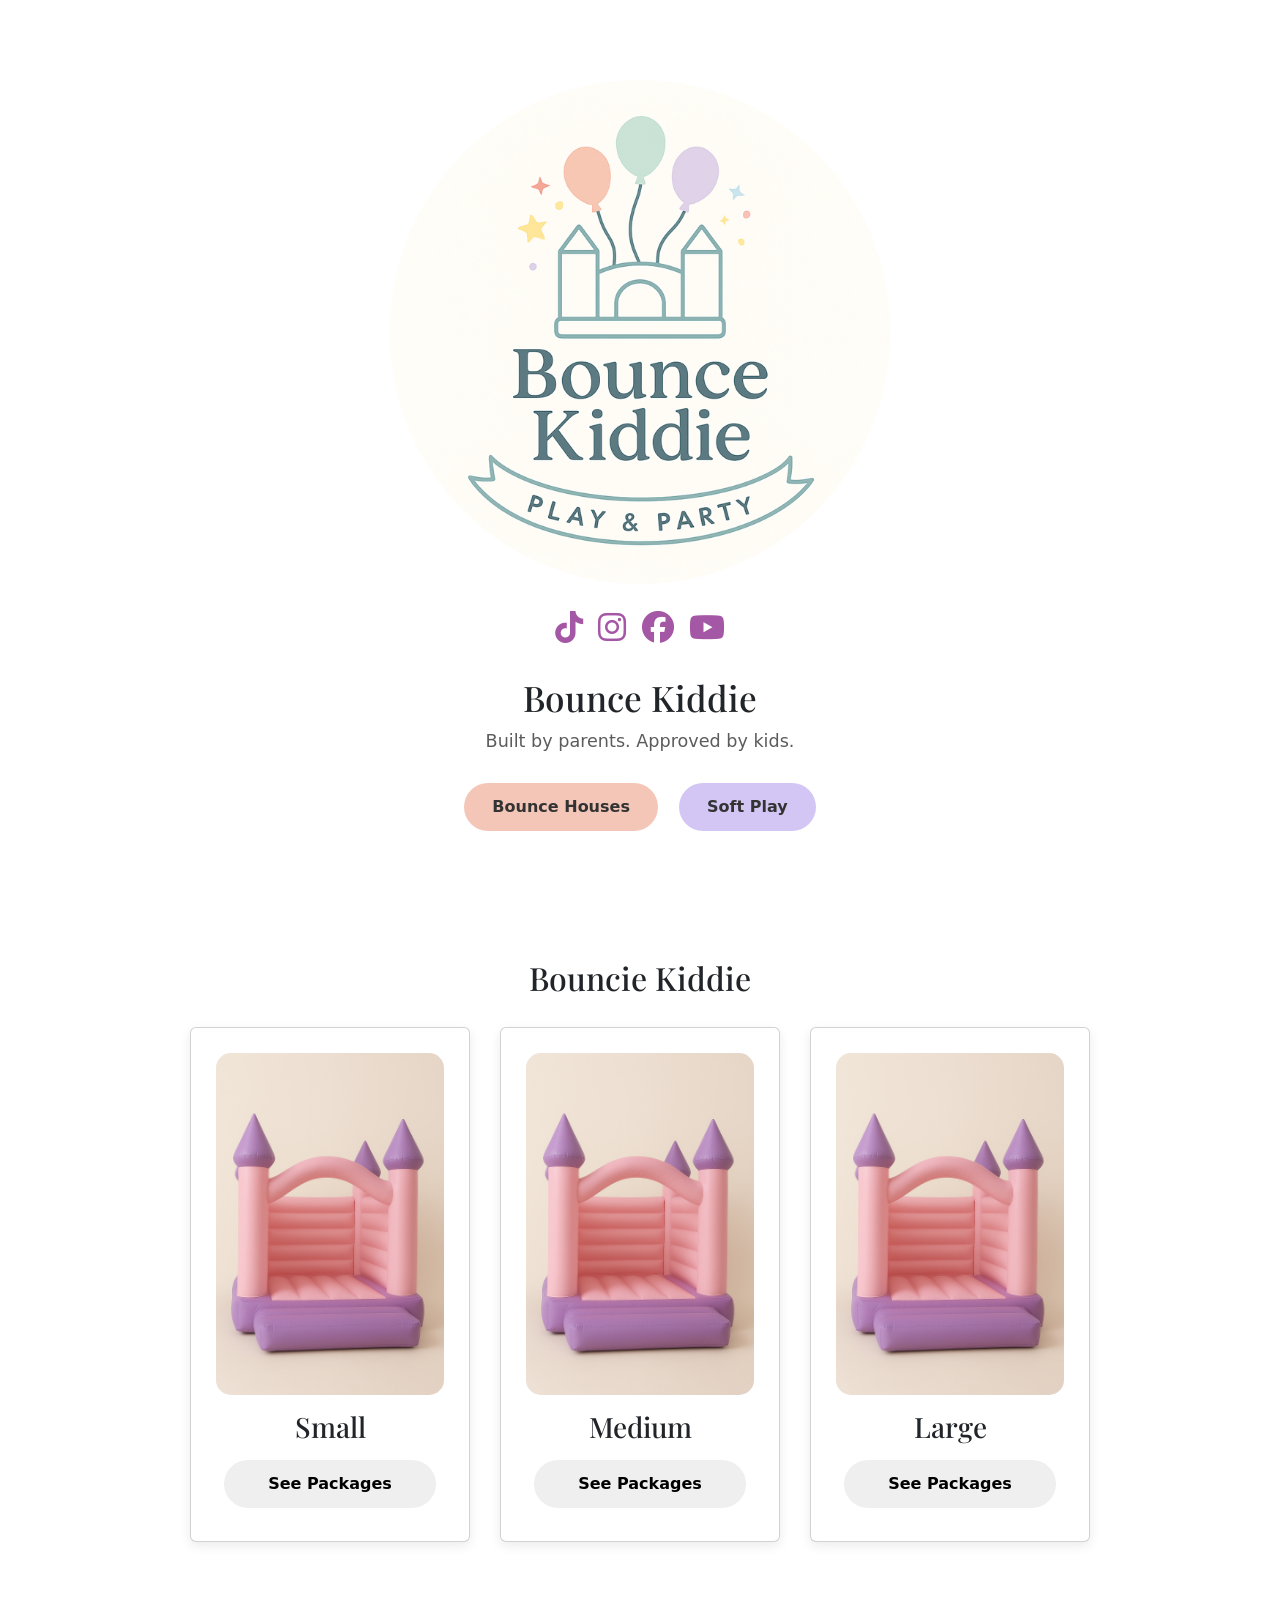
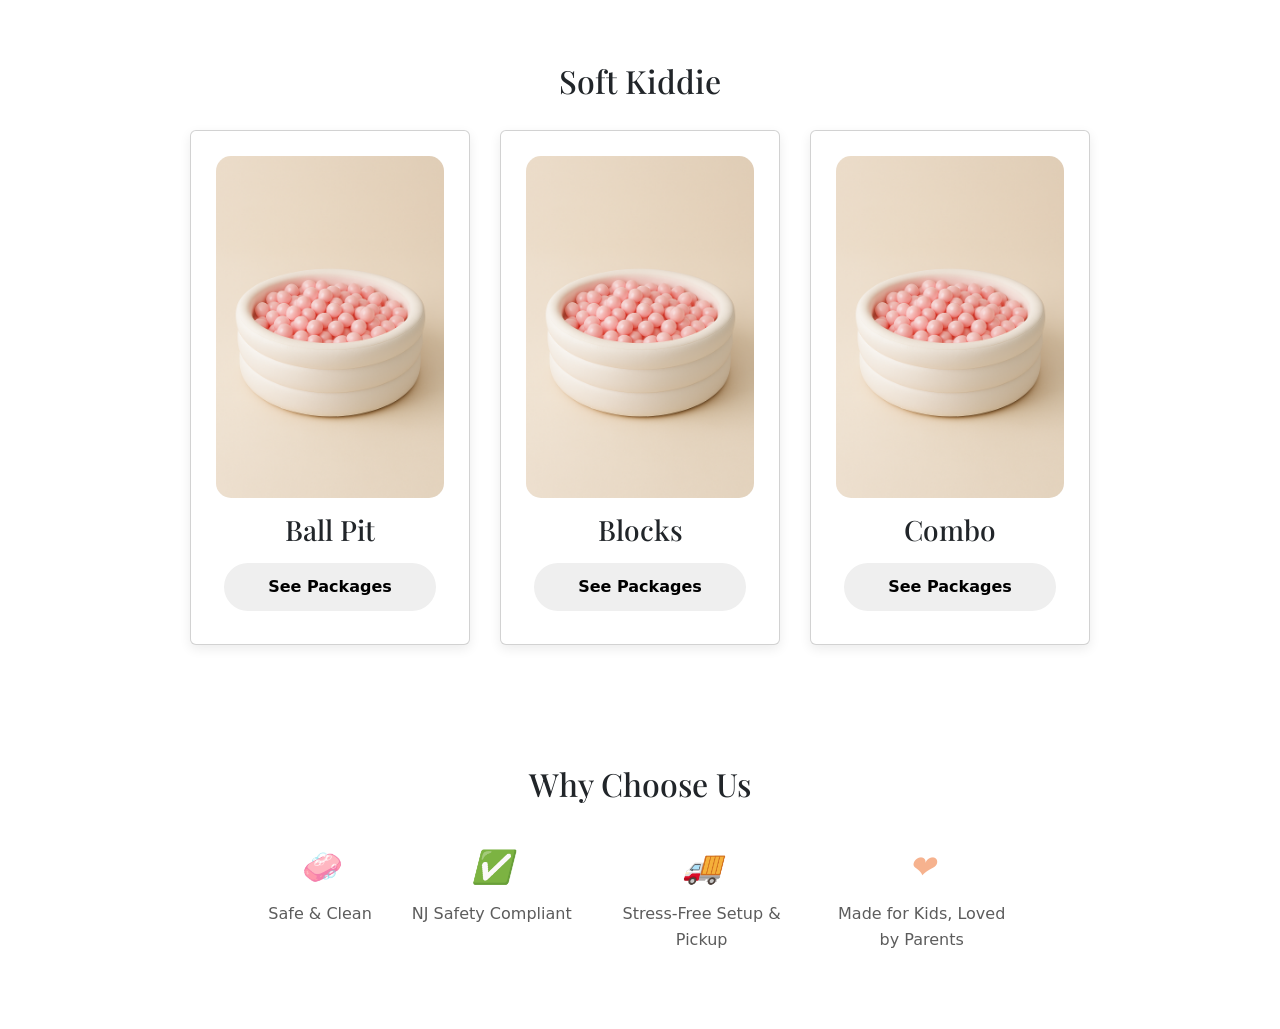
==== commit cbfe63fa: "remove kiddie from bouncer package selection" ====
--- a/public/index.html
+++ b/public/index.html
@@ -40,12 +40,12 @@
       </div>
       <div class="card">
         <img src="./assets/pinkBounceHouse.png" alt="Bounce House">
-        <h3>Medium Kiddie</h3>
+        <h3>Medium</h3>
         <button>See Packages</button>
       </div>
       <div class="card">
         <img src="./assets/pinkBounceHouse.png" alt="Bounce House">
-        <h3>Large Kiddie</h3>
+        <h3>Large</h3>
         <button>See Packages</button>
       </div>
     </div>
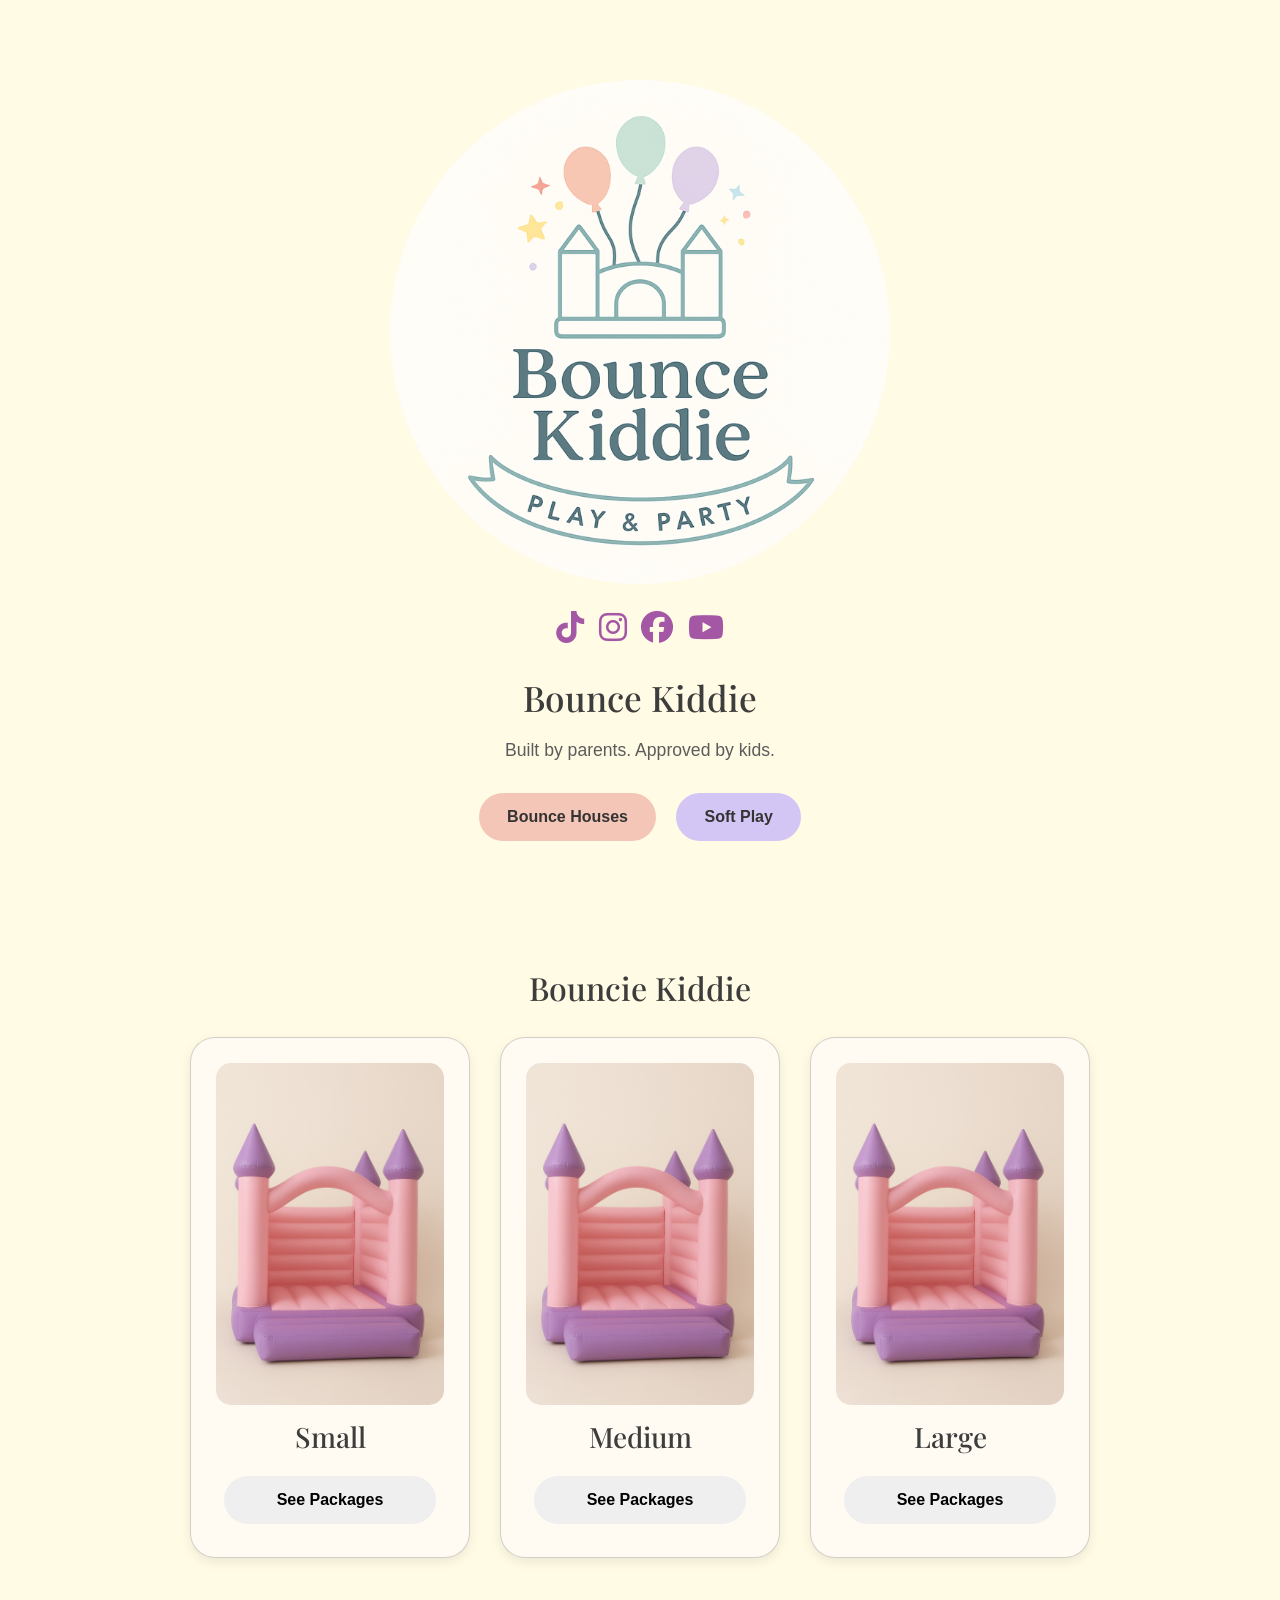
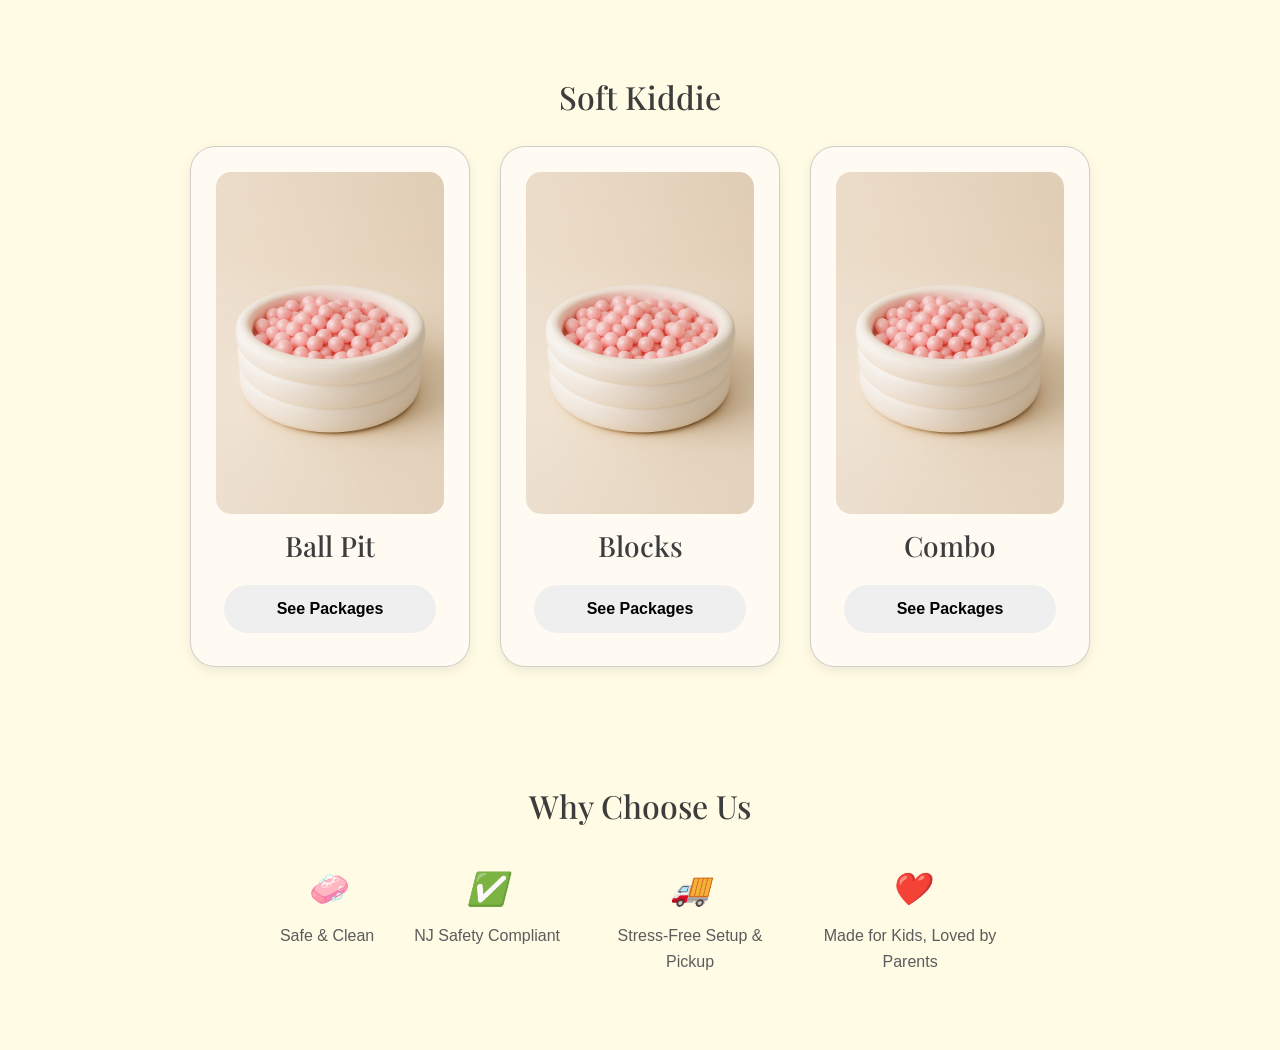
==== commit f878af95: "match body and card colors" ====
--- a/public/index.html
+++ b/public/index.html
@@ -5,13 +5,13 @@
   <meta name="viewport" content="width=device-width, initial-scale=1.0">
   <title>Bounce Kiddie - Play & Party Rentals</title>
   <link href="https://fonts.googleapis.com/css2?family=Nunito+Sans:wght@400;600&family=Playfair+Display:wght@600&display=swap" rel="stylesheet">
-  <link rel="stylesheet" href="style.css">
   <link href="https://fonts.googleapis.com/css2?family=Fredoka+One&family=Poppins:wght@300;500&display=swap" rel="stylesheet">
   <link href="https://cdn.jsdelivr.net/npm/bootstrap@5.0.2/dist/css/bootstrap.min.css" rel="stylesheet" integrity="sha384-EVSTQN3/azprG1Anm3QDgpJLIm9Nao0Yz1ztcQTwFspd3yD65VohhpuuCOmLASjC" crossorigin="anonymous">
   <link rel="stylesheet" href="https://cdnjs.cloudflare.com/ajax/libs/font-awesome/6.5.2/css/all.min.css" integrity="sha512-SnH5WK+bZxgPHs44uWIX+LLJAJ9/2PkPKZ5QiAj6Ta86w+fsb2TkcmfRyVX3pBnMFcV7oQPJkl9QevSCWr3W6A==" crossorigin="anonymous" referrerpolicy="no-referrer" />
+  <link rel="stylesheet" href="style.css">
 
 </head>
-<body>
+<body style="background-color: #fffbe5;">
   <!-- Hero Section -->
   <header class="hero">
     <img src="./assets/bounceLogo.png" alt="Bounce Kiddie Logo" class="logo">
@@ -28,7 +28,12 @@
       <button onclick="document.getElementById('soft').scrollIntoView({behavior:'smooth'})">Soft Play</button>
     </div>
   </header>
-
+<style>
+  .card {
+    border-radius: 25px;
+    background-color: #fffbf3;
+  }
+</style>
   <!-- Rentals Section -->
   <section id="bouncie">
     <h2>Bouncie Kiddie</h2>
--- a/public/style.css
+++ b/public/style.css
@@ -2,7 +2,7 @@
 body {
   margin: 0;
   font-family: 'Nunito Sans', sans-serif;
-  background-color: #fdf7f2; /* soft cream */
+  background-color: #fffbe5; /* soft cream */
   color: #4a4a4a;
 }
 
@@ -89,7 +89,7 @@
 
 .card {
   background: #fff;
-  border-radius: 20px;
+  border-radius: 25px;
   box-shadow: 0 4px 12px rgba(0,0,0,0.08);
   padding: 25px;
   width: 280px;
